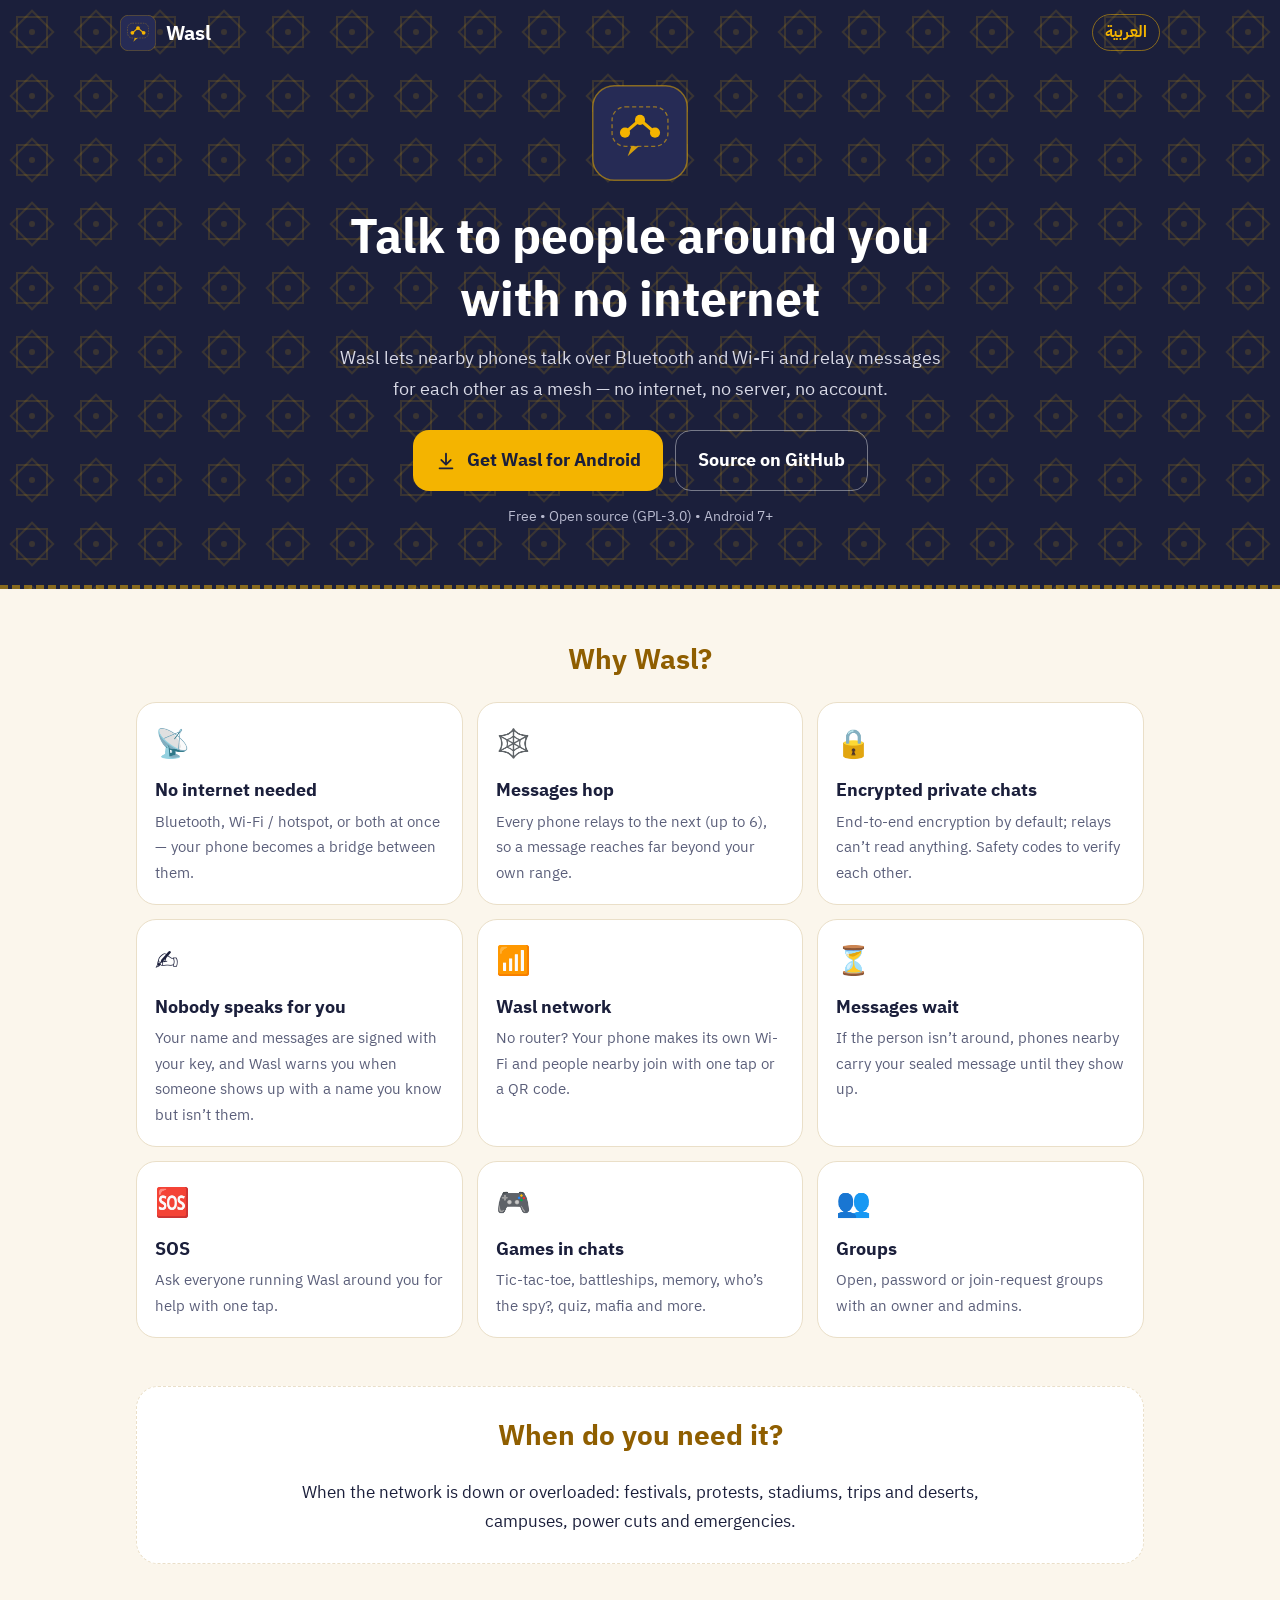
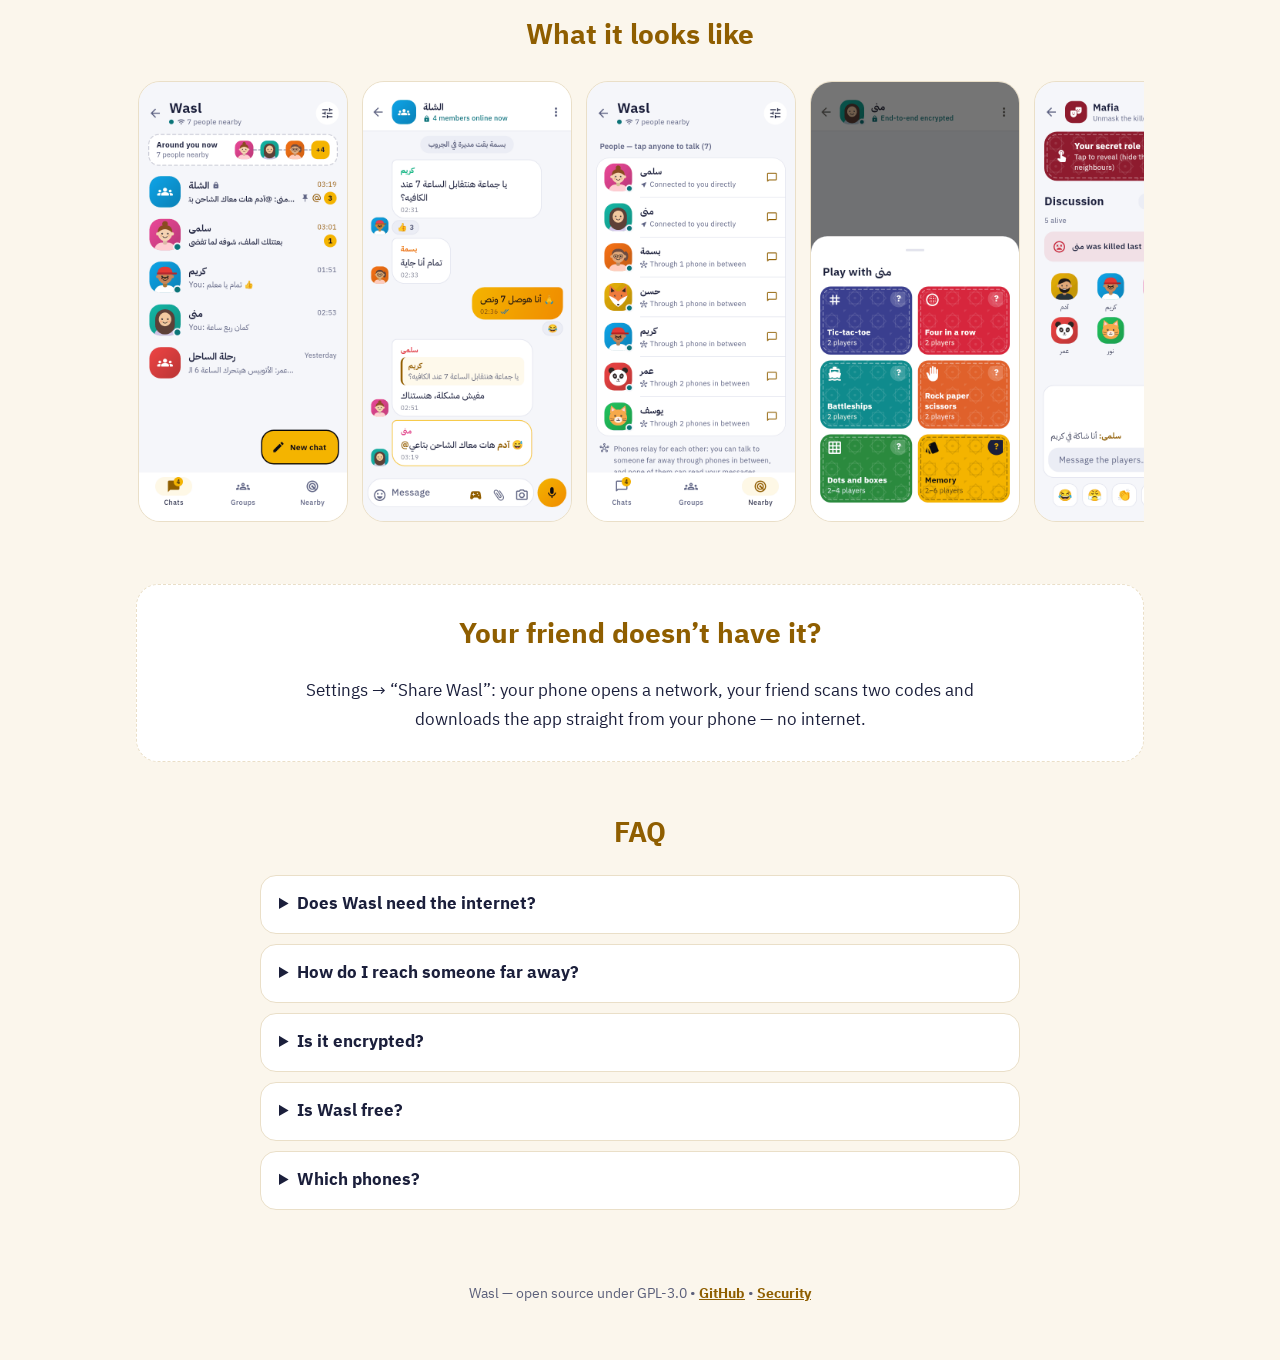
==== site/en/index.html @ 5f2e09e0 "Website on GitHub Pages: Arabic and English, built by tool/site.py" ====
<!doctype html>
<html lang="en" dir="ltr">
<head>
<meta charset="utf-8">
<meta name="viewport" content="width=device-width, initial-scale=1">
<title>Wasl (وَصْل) — offline encrypted chat for Android, no internet, no server</title>
<meta name="description" content="Wasl is an offline chat app for Android: phones nearby talk over Bluetooth and Wi-Fi and relay messages as a mesh, with no internet and no server. End-to-end encrypted private chats, groups, games and your own Wi-Fi network. Free and open source.">
<link rel="canonical" href="https://adamg00d.github.io/Wasl/en/">
<link rel="alternate" hreflang="ar" href="https://adamg00d.github.io/Wasl/">
<link rel="alternate" hreflang="en" href="https://adamg00d.github.io/Wasl/en/">
<link rel="alternate" hreflang="x-default" href="https://adamg00d.github.io/Wasl/">
<meta property="og:type" content="website">
<meta property="og:title" content="Wasl (وَصْل) — offline encrypted chat for Android, no internet, no server">
<meta property="og:description" content="Wasl is an offline chat app for Android: phones nearby talk over Bluetooth and Wi-Fi and relay messages as a mesh, with no internet and no server. End-to-end encrypted private chats, groups, games and your own Wi-Fi network. Free and open source.">
<meta property="og:url" content="https://adamg00d.github.io/Wasl/en/">
<meta property="og:image" content="https://adamg00d.github.io/Wasl/img/banner.en.png">
<meta property="og:locale" content="en_US">
<meta name="twitter:card" content="summary_large_image">
<meta name="theme-color" content="#1B1F3B">
<link rel="icon" href="../img/icon.png" type="image/png">
<link rel="apple-touch-icon" href="../img/icon.png">
<link rel="preconnect" href="https://fonts.googleapis.com">
<link rel="preconnect" href="https://fonts.gstatic.com" crossorigin>
<link href="https://fonts.googleapis.com/css2?family=IBM+Plex+Sans+Arabic:wght@400;600;700&display=swap" rel="stylesheet">
<link rel="stylesheet" href="../style.css">
<script type="application/ld+json">{"@context": "https://schema.org", "@type": "SoftwareApplication", "name": "Wasl", "alternateName": "وَصْل", "operatingSystem": "Android 7.0+", "applicationCategory": "CommunicationApplication", "description": "Wasl is an offline chat app for Android: phones nearby talk over Bluetooth and Wi-Fi and relay messages as a mesh, with no internet and no server. End-to-end encrypted private chats, groups, games and your own Wi-Fi network. Free and open source.", "offers": {"@type": "Offer", "price": "0", "priceCurrency": "USD"}, "downloadUrl": "https://github.com/AdamG00D/Wasl/releases/latest", "license": "https://www.gnu.org/licenses/gpl-3.0.html", "url": "https://adamg00d.github.io/Wasl/en/", "image": "https://adamg00d.github.io/Wasl/img/banner.en.png", "codeRepository": "https://github.com/AdamG00D/Wasl", "inLanguage": ["ar", "en"]}</script>
<script type="application/ld+json">{"@context": "https://schema.org", "@type": "FAQPage", "mainEntity": [{"@type": "Question", "name": "Does Wasl need the internet?", "acceptedAnswer": {"@type": "Answer", "text": "No. It works over Bluetooth and Wi-Fi between nearby phones, with no internet, no data plan and no server."}}, {"@type": "Question", "name": "How do I reach someone far away?", "acceptedAnswer": {"@type": "Answer", "text": "Messages hop through other phones running Wasl (up to 6). And if they’re not around right now, your message waits and reaches them when they show up."}}, {"@type": "Question", "name": "Is it encrypted?", "acceptedAnswer": {"@type": "Answer", "text": "Private chats are end-to-end encrypted automatically. Details and known limits are written plainly in the security page on GitHub."}}, {"@type": "Question", "name": "Is Wasl free?", "acceptedAnswer": {"@type": "Answer", "text": "Yes — free and open source (GPL-3.0), with no ads and no analytics."}}, {"@type": "Question", "name": "Which phones?", "acceptedAnswer": {"@type": "Answer", "text": "Android 7 or newer. Starting a Wasl network needs Android 8+, joining one from inside the app Android 10+."}}]}</script>
</head>
<body>
<header class="hero">
<nav><a class="brand" href="../"><svg viewBox="0 0 1024 1024" width="36" height="36" aria-hidden="true"><rect x="8" y="8" width="1008" height="1008" rx="230" fill="#262B55" stroke="#F4B400" stroke-opacity=".5" stroke-width="16"/><rect x="214" y="234" width="596" height="420" rx="140" fill="none" stroke="#F4B400" stroke-width="14" stroke-dasharray="44 30" opacity=".55"/><path d="M352 508 L512 372 L672 508" fill="none" stroke="#F4B400" stroke-width="34" stroke-linecap="round"/><circle cx="352" cy="508" r="54" fill="#F4B400"/><circle cx="512" cy="372" r="54" fill="#F4B400"/><circle cx="672" cy="508" r="54" fill="#F4B400"/><path d="M420 654 L380 760 L500 654" fill="#F4B400" opacity=".85"/></svg><span>Wasl</span></a>
<a class="lang" href="../" hreflang="ar">العربية</a></nav>
<div class="hero-in">
<svg viewBox="0 0 1024 1024" width="96" height="96" aria-hidden="true"><rect x="8" y="8" width="1008" height="1008" rx="230" fill="#262B55" stroke="#F4B400" stroke-opacity=".5" stroke-width="16"/><rect x="214" y="234" width="596" height="420" rx="140" fill="none" stroke="#F4B400" stroke-width="14" stroke-dasharray="44 30" opacity=".55"/><path d="M352 508 L512 372 L672 508" fill="none" stroke="#F4B400" stroke-width="34" stroke-linecap="round"/><circle cx="352" cy="508" r="54" fill="#F4B400"/><circle cx="512" cy="372" r="54" fill="#F4B400"/><circle cx="672" cy="508" r="54" fill="#F4B400"/><path d="M420 654 L380 760 L500 654" fill="#F4B400" opacity=".85"/></svg>
<h1>Talk to people around you<br>with no internet</h1>
<p>Wasl lets nearby phones talk over Bluetooth and Wi-Fi and relay messages for each other as a mesh — no internet, no server, no account.</p>
<div class="cta"><a class="btn" href="https://github.com/AdamG00D/Wasl/releases/latest"><svg viewBox="0 0 24 24" width="22" height="22" aria-hidden="true"><path fill="currentColor" d="M12 3a1 1 0 0 1 1 1v9.6l3.3-3.3a1 1 0 1 1 1.4 1.4l-5 5a1 1 0 0 1-1.4 0l-5-5a1 1 0 1 1 1.4-1.4l3.3 3.3V4a1 1 0 0 1 1-1zM5 19h14a1 1 0 1 1 0 2H5a1 1 0 1 1 0-2z"/></svg>Get Wasl for Android</a>
<a class="btn ghost" href="https://github.com/AdamG00D/Wasl">Source on GitHub</a></div>
<p class="meta">Free • Open source (GPL-3.0) • Android 7+</p>
</div>
</header>
<main>
<section><h2>Why Wasl?</h2><div class="grid">
<div class="feat"><div class="ic">📡</div><h3>No internet needed</h3><p>Bluetooth, Wi-Fi / hotspot, or both at once — your phone becomes a bridge between them.</p></div>
<div class="feat"><div class="ic">🕸️</div><h3>Messages hop</h3><p>Every phone relays to the next (up to 6), so a message reaches far beyond your own range.</p></div>
<div class="feat"><div class="ic">🔒</div><h3>Encrypted private chats</h3><p>End-to-end encryption by default; relays can’t read anything. Safety codes to verify each other.</p></div>
<div class="feat"><div class="ic">✍️</div><h3>Nobody speaks for you</h3><p>Your name and messages are signed with your key, and Wasl warns you when someone shows up with a name you know but isn’t them.</p></div>
<div class="feat"><div class="ic">📶</div><h3>Wasl network</h3><p>No router? Your phone makes its own Wi-Fi and people nearby join with one tap or a QR code.</p></div>
<div class="feat"><div class="ic">⏳</div><h3>Messages wait</h3><p>If the person isn’t around, phones nearby carry your sealed message until they show up.</p></div>
<div class="feat"><div class="ic">🆘</div><h3>SOS</h3><p>Ask everyone running Wasl around you for help with one tap.</p></div>
<div class="feat"><div class="ic">🎮</div><h3>Games in chats</h3><p>Tic-tac-toe, battleships, memory, who’s the spy?, quiz, mafia and more.</p></div>
<div class="feat"><div class="ic">👥</div><h3>Groups</h3><p>Open, password or join-request groups with an owner and admins.</p></div>
</div></section>
<section class="band"><h2>When do you need it?</h2><p>When the network is down or overloaded: festivals, protests, stadiums, trips and deserts, campuses, power cuts and emergencies.</p></section>
<section><h2>What it looks like</h2><div class="shots">
<img src="../img/en/chats.png" alt="Chats" width="270" height="570" loading="lazy">
<img src="../img/en/group-chat.png" alt="Group chat" width="270" height="570" loading="lazy">
<img src="../img/en/nearby.png" alt="Nearby" width="270" height="570" loading="lazy">
<img src="../img/en/games.png" alt="Games" width="270" height="570" loading="lazy">
<img src="../img/en/game-mafia.png" alt="Mafia" width="270" height="570" loading="lazy">
<img src="../img/en/guide.png" alt="Wasl guide" width="270" height="570" loading="lazy">
</div></section>
<section class="band"><h2>Your friend doesn’t have it?</h2><p>Settings → “Share Wasl”: your phone opens a network, your friend scans two codes and downloads the app straight from your phone — no internet.</p></section>
<section><h2>FAQ</h2><div class="faq">
<details><summary>Does Wasl need the internet?</summary><p>No. It works over Bluetooth and Wi-Fi between nearby phones, with no internet, no data plan and no server.</p></details>
<details><summary>How do I reach someone far away?</summary><p>Messages hop through other phones running Wasl (up to 6). And if they’re not around right now, your message waits and reaches them when they show up.</p></details>
<details><summary>Is it encrypted?</summary><p>Private chats are end-to-end encrypted automatically. Details and known limits are written plainly in the security page on GitHub.</p></details>
<details><summary>Is Wasl free?</summary><p>Yes — free and open source (GPL-3.0), with no ads and no analytics.</p></details>
<details><summary>Which phones?</summary><p>Android 7 or newer. Starting a Wasl network needs Android 8+, joining one from inside the app Android 10+.</p></details>
</div></section>
</main>
<footer><p>Wasl — open source under GPL-3.0 • <a href="https://github.com/AdamG00D/Wasl">GitHub</a> • <a href="https://github.com/AdamG00D/Wasl/blob/main/SECURITY.md">Security</a></p></footer>
</body>
</html>
---- site/style.css ----
:root{--ink:#1B1F3B;--ink2:#262B55;--saffron:#F4B400;--saffron-ink:#8F5E00;--bg:#FBF6EC;--card:#fff;--text:#1B1F3B;--muted:#5B5F7A;--line:#EADFC8;--teal:#0F8B8D}
@media (prefers-color-scheme:dark){:root{--bg:#0F1226;--card:#1A1E3A;--text:#F3EEE2;--muted:#A9ACC4;--line:#2C3157;--saffron-ink:#F6BE2C}}
*{box-sizing:border-box}
html{scroll-behavior:smooth}
body{margin:0;background:var(--bg);color:var(--text);font-family:"IBM Plex Sans Arabic",system-ui,-apple-system,"Segoe UI",Roboto,sans-serif;line-height:1.7}
a{color:inherit}
.hero{background:var(--ink) url("img/pattern.svg");color:#fff;padding:0 16px 56px;border-bottom:4px dashed rgba(244,180,0,.5)}
nav{max-width:1040px;margin:0 auto;display:flex;align-items:center;justify-content:space-between;padding:14px 0}
.brand{display:flex;align-items:center;gap:10px;text-decoration:none;font-weight:700;font-size:20px}
.lang{color:var(--saffron);font-weight:700;text-decoration:none;border:1px solid rgba(244,180,0,.5);padding:4px 12px;border-radius:999px}
.hero-in{max-width:760px;margin:20px auto 0;text-align:center}
.hero h1{font-size:clamp(30px,6vw,48px);line-height:1.3;margin:16px 0 12px}
.hero p{color:#D8D9E6;font-size:18px;margin:0 auto;max-width:620px}
.cta{display:flex;flex-wrap:wrap;gap:12px;justify-content:center;margin-top:26px}
.btn{display:inline-flex;align-items:center;gap:10px;background:var(--saffron);color:var(--ink);font-weight:700;font-size:18px;padding:14px 22px;border-radius:16px;text-decoration:none}
.btn.ghost{background:transparent;color:#fff;border:1.5px solid rgba(255,255,255,.4)}
.hero .meta{font-size:14px;color:#B9BBD0;margin-top:14px}
main{max-width:1040px;margin:0 auto;padding:0 16px}
section{padding:48px 0 8px}
h2{font-size:28px;margin:0 0 18px;color:var(--saffron-ink);text-align:center}
.grid{display:grid;grid-template-columns:repeat(auto-fit,minmax(260px,1fr));gap:14px}
.feat{background:var(--card);border:1px solid var(--line);border-radius:20px;padding:18px}
.feat .ic{font-size:28px}
.feat h3{margin:6px 0 4px;font-size:18px}
.feat p{margin:0;color:var(--muted);font-size:15px}
.band{background:var(--card);border:1px dashed var(--line);border-radius:22px;padding:26px 20px;margin-top:40px;text-align:center}
.band p{max-width:680px;margin:0 auto;font-size:17px}
.shots{display:flex;gap:14px;overflow-x:auto;padding:4px 2px 14px;scroll-snap-type:x mandatory}
.shots img{flex:0 0 auto;width:210px;height:auto;border-radius:22px;border:1px solid var(--line);scroll-snap-align:center;background:var(--card)}
.faq{max-width:760px;margin:0 auto}
details{background:var(--card);border:1px solid var(--line);border-radius:16px;padding:14px 18px;margin-bottom:10px}
summary{font-weight:700;cursor:pointer;font-size:17px}
details p{color:var(--muted);margin:10px 0 0}
footer{text-align:center;color:var(--muted);padding:40px 16px;font-size:14px}
footer a{color:var(--saffron-ink);font-weight:700}
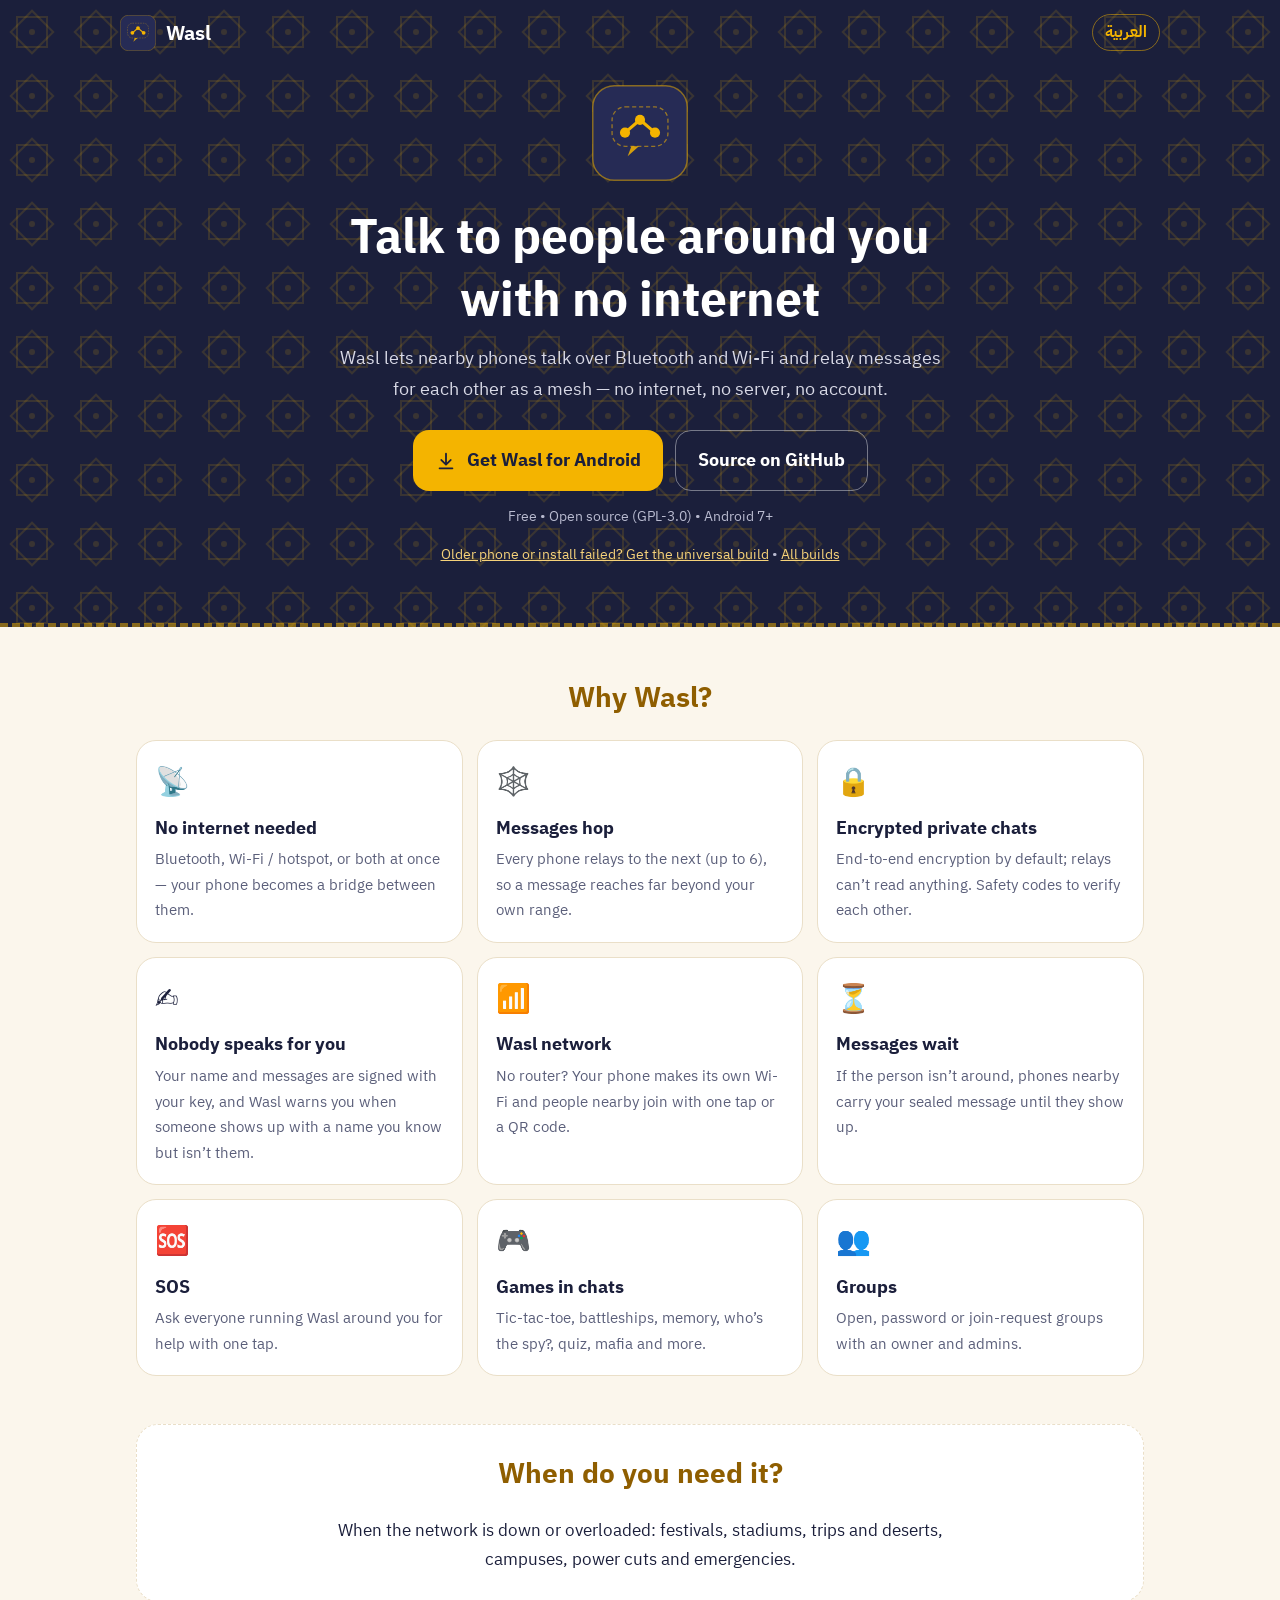
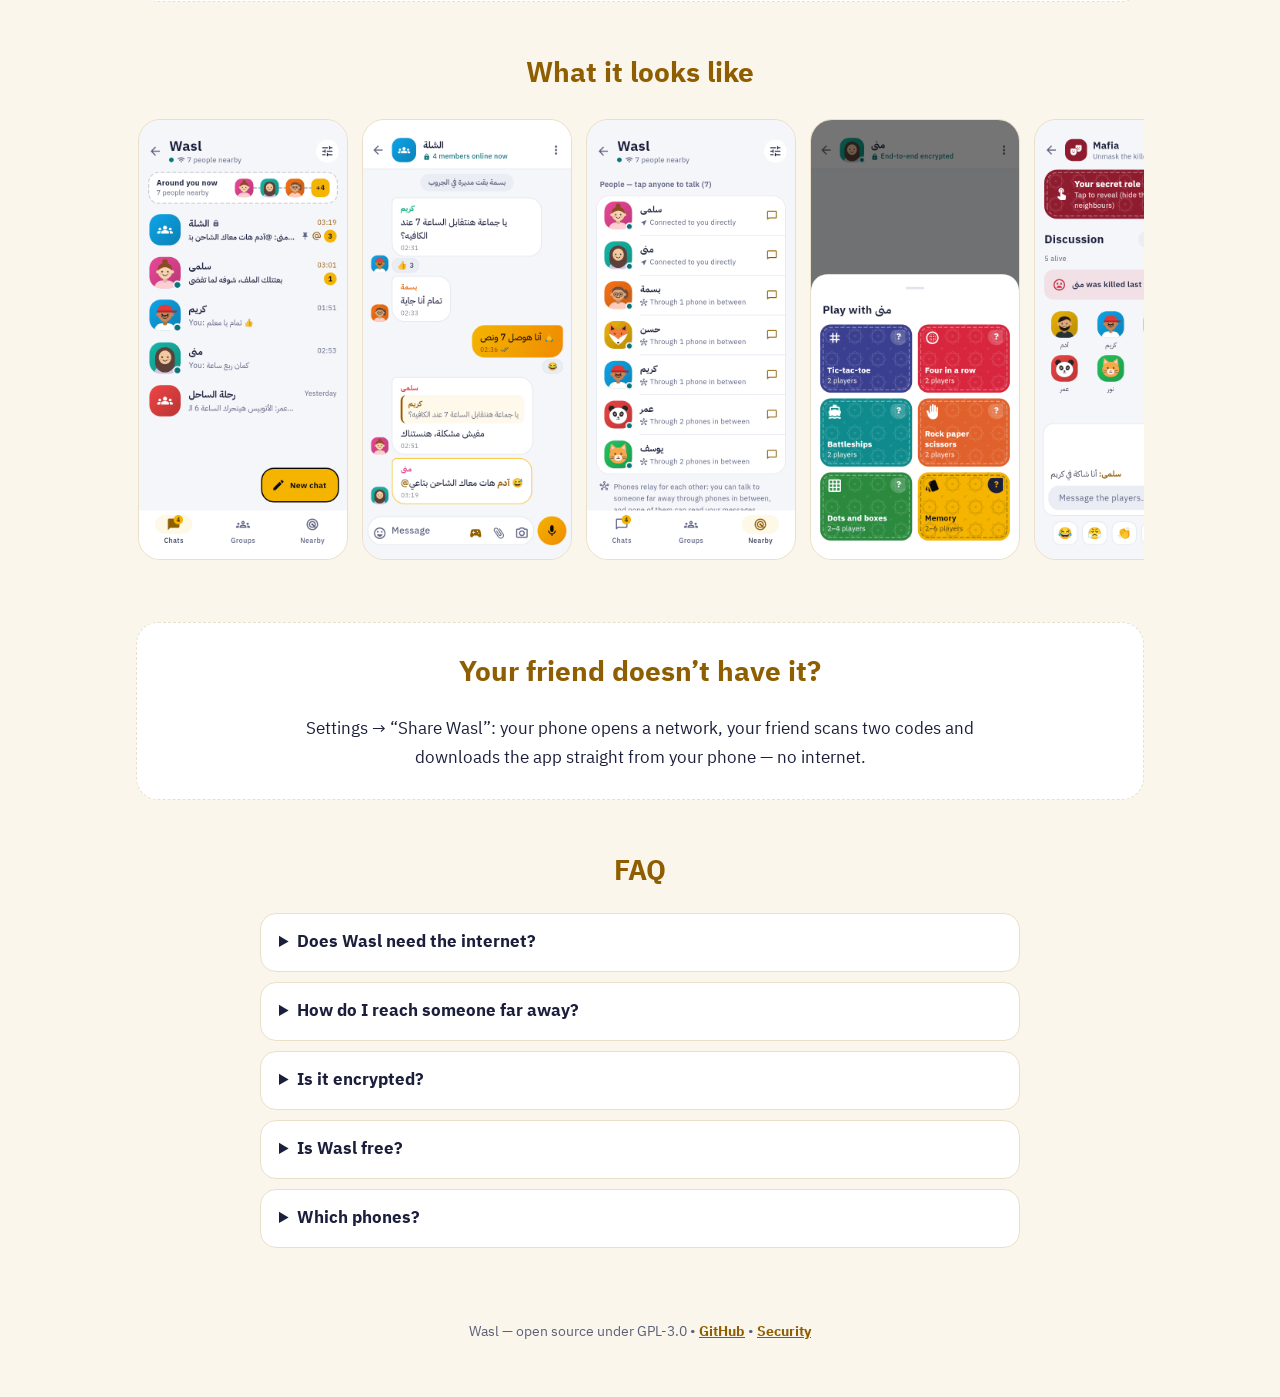
==== commit 8365f169: "Website: download button gets the APK directly; stable APK names in releases" ====
--- a/site/en/index.html
+++ b/site/en/index.html
@@ -23,7 +23,7 @@
 <link rel="preconnect" href="https://fonts.gstatic.com" crossorigin>
 <link href="https://fonts.googleapis.com/css2?family=IBM+Plex+Sans+Arabic:wght@400;600;700&display=swap" rel="stylesheet">
 <link rel="stylesheet" href="../style.css">
-<script type="application/ld+json">{"@context": "https://schema.org", "@type": "SoftwareApplication", "name": "Wasl", "alternateName": "وَصْل", "operatingSystem": "Android 7.0+", "applicationCategory": "CommunicationApplication", "description": "Wasl is an offline chat app for Android: phones nearby talk over Bluetooth and Wi-Fi and relay messages as a mesh, with no internet and no server. End-to-end encrypted private chats, groups, games and your own Wi-Fi network. Free and open source.", "offers": {"@type": "Offer", "price": "0", "priceCurrency": "USD"}, "downloadUrl": "https://github.com/AdamG00D/Wasl/releases/latest", "license": "https://www.gnu.org/licenses/gpl-3.0.html", "url": "https://adamg00d.github.io/Wasl/en/", "image": "https://adamg00d.github.io/Wasl/img/banner.en.png", "codeRepository": "https://github.com/AdamG00D/Wasl", "inLanguage": ["ar", "en"]}</script>
+<script type="application/ld+json">{"@context": "https://schema.org", "@type": "SoftwareApplication", "name": "Wasl", "alternateName": "وَصْل", "operatingSystem": "Android 7.0+", "applicationCategory": "CommunicationApplication", "description": "Wasl is an offline chat app for Android: phones nearby talk over Bluetooth and Wi-Fi and relay messages as a mesh, with no internet and no server. End-to-end encrypted private chats, groups, games and your own Wi-Fi network. Free and open source.", "offers": {"@type": "Offer", "price": "0", "priceCurrency": "USD"}, "downloadUrl": "https://github.com/AdamG00D/Wasl/releases/latest/download/Wasl-android.apk", "installUrl": "https://github.com/AdamG00D/Wasl/releases/latest/download/Wasl-android.apk", "license": "https://www.gnu.org/licenses/gpl-3.0.html", "url": "https://adamg00d.github.io/Wasl/en/", "image": "https://adamg00d.github.io/Wasl/img/banner.en.png", "codeRepository": "https://github.com/AdamG00D/Wasl", "inLanguage": ["ar", "en"]}</script>
 <script type="application/ld+json">{"@context": "https://schema.org", "@type": "FAQPage", "mainEntity": [{"@type": "Question", "name": "Does Wasl need the internet?", "acceptedAnswer": {"@type": "Answer", "text": "No. It works over Bluetooth and Wi-Fi between nearby phones, with no internet, no data plan and no server."}}, {"@type": "Question", "name": "How do I reach someone far away?", "acceptedAnswer": {"@type": "Answer", "text": "Messages hop through other phones running Wasl (up to 6). And if they’re not around right now, your message waits and reaches them when they show up."}}, {"@type": "Question", "name": "Is it encrypted?", "acceptedAnswer": {"@type": "Answer", "text": "Private chats are end-to-end encrypted automatically. Details and known limits are written plainly in the security page on GitHub."}}, {"@type": "Question", "name": "Is Wasl free?", "acceptedAnswer": {"@type": "Answer", "text": "Yes — free and open source (GPL-3.0), with no ads and no analytics."}}, {"@type": "Question", "name": "Which phones?", "acceptedAnswer": {"@type": "Answer", "text": "Android 7 or newer. Starting a Wasl network needs Android 8+, joining one from inside the app Android 10+."}}]}</script>
 </head>
 <body>
@@ -34,9 +34,10 @@
 <svg viewBox="0 0 1024 1024" width="96" height="96" aria-hidden="true"><rect x="8" y="8" width="1008" height="1008" rx="230" fill="#262B55" stroke="#F4B400" stroke-opacity=".5" stroke-width="16"/><rect x="214" y="234" width="596" height="420" rx="140" fill="none" stroke="#F4B400" stroke-width="14" stroke-dasharray="44 30" opacity=".55"/><path d="M352 508 L512 372 L672 508" fill="none" stroke="#F4B400" stroke-width="34" stroke-linecap="round"/><circle cx="352" cy="508" r="54" fill="#F4B400"/><circle cx="512" cy="372" r="54" fill="#F4B400"/><circle cx="672" cy="508" r="54" fill="#F4B400"/><path d="M420 654 L380 760 L500 654" fill="#F4B400" opacity=".85"/></svg>
 <h1>Talk to people around you<br>with no internet</h1>
 <p>Wasl lets nearby phones talk over Bluetooth and Wi-Fi and relay messages for each other as a mesh — no internet, no server, no account.</p>
-<div class="cta"><a class="btn" href="https://github.com/AdamG00D/Wasl/releases/latest"><svg viewBox="0 0 24 24" width="22" height="22" aria-hidden="true"><path fill="currentColor" d="M12 3a1 1 0 0 1 1 1v9.6l3.3-3.3a1 1 0 1 1 1.4 1.4l-5 5a1 1 0 0 1-1.4 0l-5-5a1 1 0 1 1 1.4-1.4l3.3 3.3V4a1 1 0 0 1 1-1zM5 19h14a1 1 0 1 1 0 2H5a1 1 0 1 1 0-2z"/></svg>Get Wasl for Android</a>
+<div class="cta"><a class="btn" href="https://github.com/AdamG00D/Wasl/releases/latest/download/Wasl-android.apk"><svg viewBox="0 0 24 24" width="22" height="22" aria-hidden="true"><path fill="currentColor" d="M12 3a1 1 0 0 1 1 1v9.6l3.3-3.3a1 1 0 1 1 1.4 1.4l-5 5a1 1 0 0 1-1.4 0l-5-5a1 1 0 1 1 1.4-1.4l3.3 3.3V4a1 1 0 0 1 1-1zM5 19h14a1 1 0 1 1 0 2H5a1 1 0 1 1 0-2z"/></svg>Get Wasl for Android</a>
 <a class="btn ghost" href="https://github.com/AdamG00D/Wasl">Source on GitHub</a></div>
 <p class="meta">Free • Open source (GPL-3.0) • Android 7+</p>
+<p class="meta"><a href="https://github.com/AdamG00D/Wasl/releases/latest/download/Wasl-android-universal.apk">Older phone or install failed? Get the universal build</a> • <a href="https://github.com/AdamG00D/Wasl/releases/latest">All builds</a></p>
 </div>
 </header>
 <main>
@@ -51,7 +52,7 @@
 <div class="feat"><div class="ic">🎮</div><h3>Games in chats</h3><p>Tic-tac-toe, battleships, memory, who’s the spy?, quiz, mafia and more.</p></div>
 <div class="feat"><div class="ic">👥</div><h3>Groups</h3><p>Open, password or join-request groups with an owner and admins.</p></div>
 </div></section>
-<section class="band"><h2>When do you need it?</h2><p>When the network is down or overloaded: festivals, protests, stadiums, trips and deserts, campuses, power cuts and emergencies.</p></section>
+<section class="band"><h2>When do you need it?</h2><p>When the network is down or overloaded: festivals, stadiums, trips and deserts, campuses, power cuts and emergencies.</p></section>
 <section><h2>What it looks like</h2><div class="shots">
 <img src="../img/en/chats.png" alt="Chats" width="270" height="570" loading="lazy">
 <img src="../img/en/group-chat.png" alt="Group chat" width="270" height="570" loading="lazy">
--- a/site/style.css
+++ b/site/style.css
@@ -15,6 +15,7 @@
 .btn{display:inline-flex;align-items:center;gap:10px;background:var(--saffron);color:var(--ink);font-weight:700;font-size:18px;padding:14px 22px;border-radius:16px;text-decoration:none}
 .btn.ghost{background:transparent;color:#fff;border:1.5px solid rgba(255,255,255,.4)}
 .hero .meta{font-size:14px;color:#B9BBD0;margin-top:14px}
+.hero .meta a{color:#F6D27A}
 main{max-width:1040px;margin:0 auto;padding:0 16px}
 section{padding:48px 0 8px}
 h2{font-size:28px;margin:0 0 18px;color:var(--saffron-ink);text-align:center}
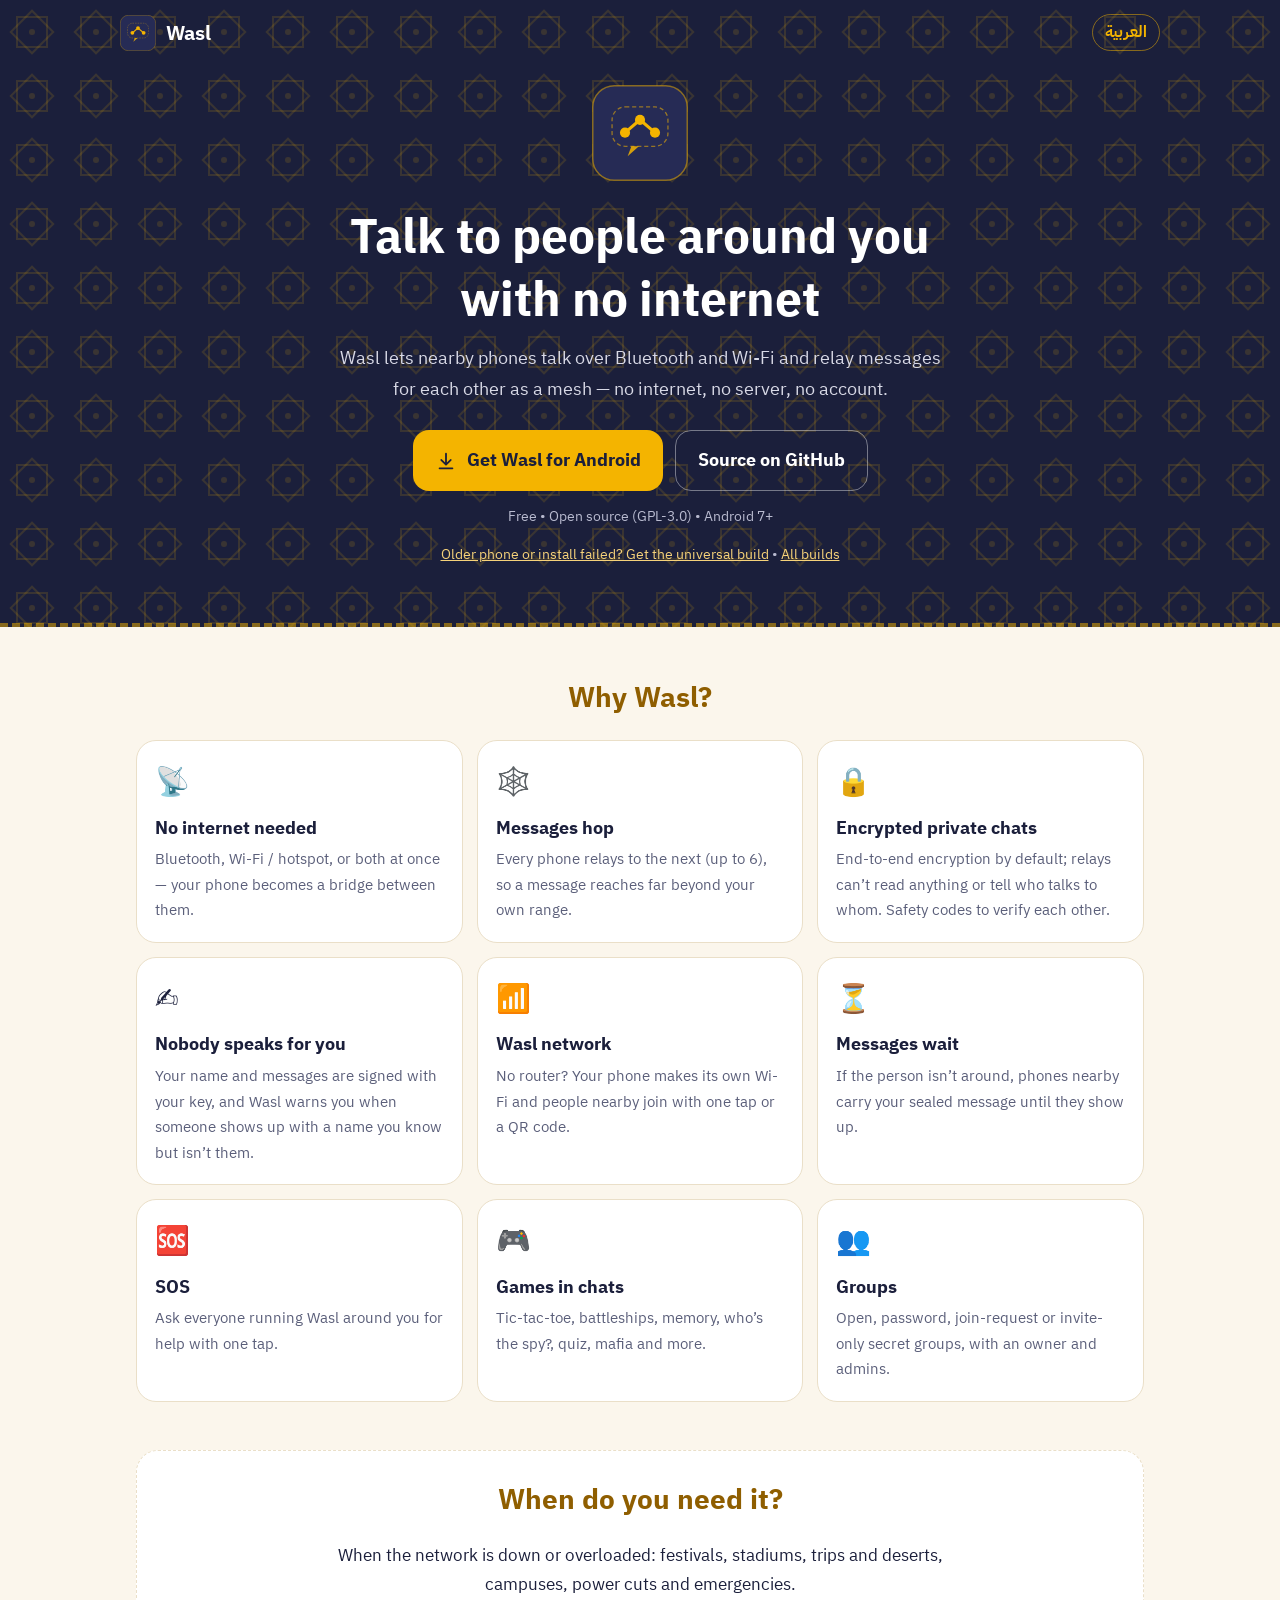
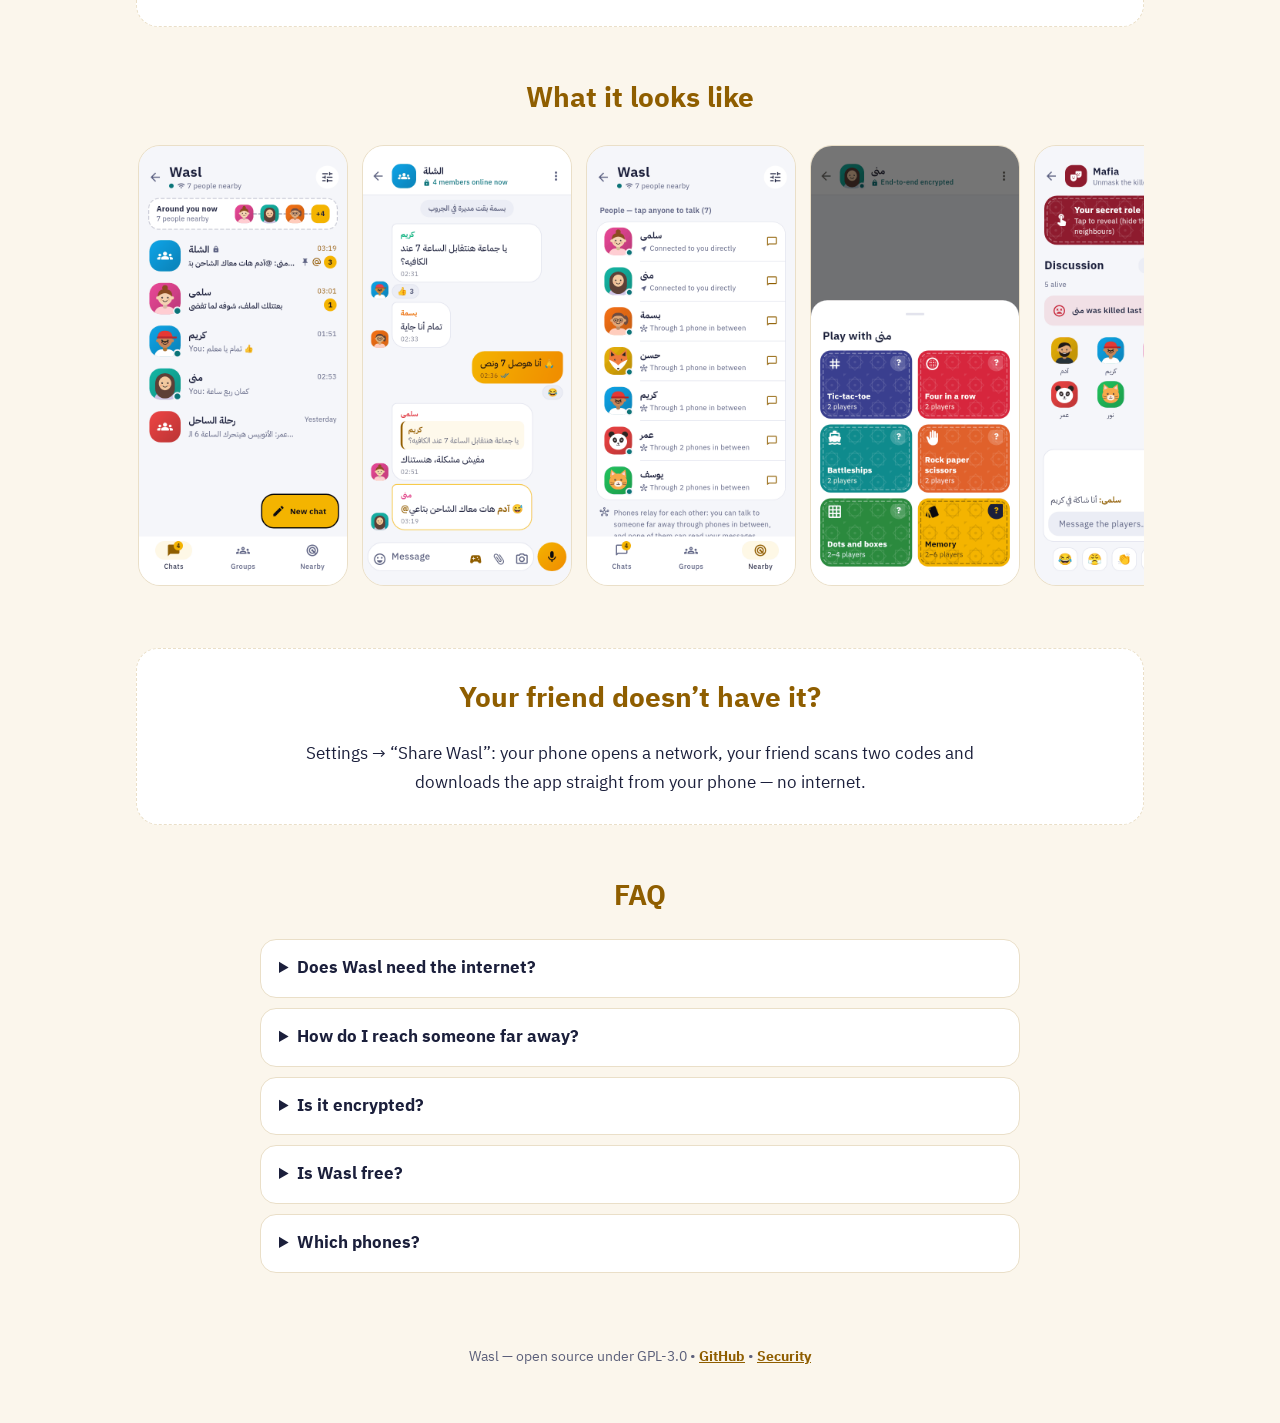
==== commit 6879b9bd: "Version 1.6: privacy, secret groups, invites, fair spy dealing — notes, READMEs, site, guide" ====
--- a/site/en/index.html
+++ b/site/en/index.html
@@ -44,13 +44,13 @@
 <section><h2>Why Wasl?</h2><div class="grid">
 <div class="feat"><div class="ic">📡</div><h3>No internet needed</h3><p>Bluetooth, Wi-Fi / hotspot, or both at once — your phone becomes a bridge between them.</p></div>
 <div class="feat"><div class="ic">🕸️</div><h3>Messages hop</h3><p>Every phone relays to the next (up to 6), so a message reaches far beyond your own range.</p></div>
-<div class="feat"><div class="ic">🔒</div><h3>Encrypted private chats</h3><p>End-to-end encryption by default; relays can’t read anything. Safety codes to verify each other.</p></div>
+<div class="feat"><div class="ic">🔒</div><h3>Encrypted private chats</h3><p>End-to-end encryption by default; relays can’t read anything or tell who talks to whom. Safety codes to verify each other.</p></div>
 <div class="feat"><div class="ic">✍️</div><h3>Nobody speaks for you</h3><p>Your name and messages are signed with your key, and Wasl warns you when someone shows up with a name you know but isn’t them.</p></div>
 <div class="feat"><div class="ic">📶</div><h3>Wasl network</h3><p>No router? Your phone makes its own Wi-Fi and people nearby join with one tap or a QR code.</p></div>
 <div class="feat"><div class="ic">⏳</div><h3>Messages wait</h3><p>If the person isn’t around, phones nearby carry your sealed message until they show up.</p></div>
 <div class="feat"><div class="ic">🆘</div><h3>SOS</h3><p>Ask everyone running Wasl around you for help with one tap.</p></div>
 <div class="feat"><div class="ic">🎮</div><h3>Games in chats</h3><p>Tic-tac-toe, battleships, memory, who’s the spy?, quiz, mafia and more.</p></div>
-<div class="feat"><div class="ic">👥</div><h3>Groups</h3><p>Open, password or join-request groups with an owner and admins.</p></div>
+<div class="feat"><div class="ic">👥</div><h3>Groups</h3><p>Open, password, join-request or invite-only secret groups, with an owner and admins.</p></div>
 </div></section>
 <section class="band"><h2>When do you need it?</h2><p>When the network is down or overloaded: festivals, stadiums, trips and deserts, campuses, power cuts and emergencies.</p></section>
 <section><h2>What it looks like</h2><div class="shots">
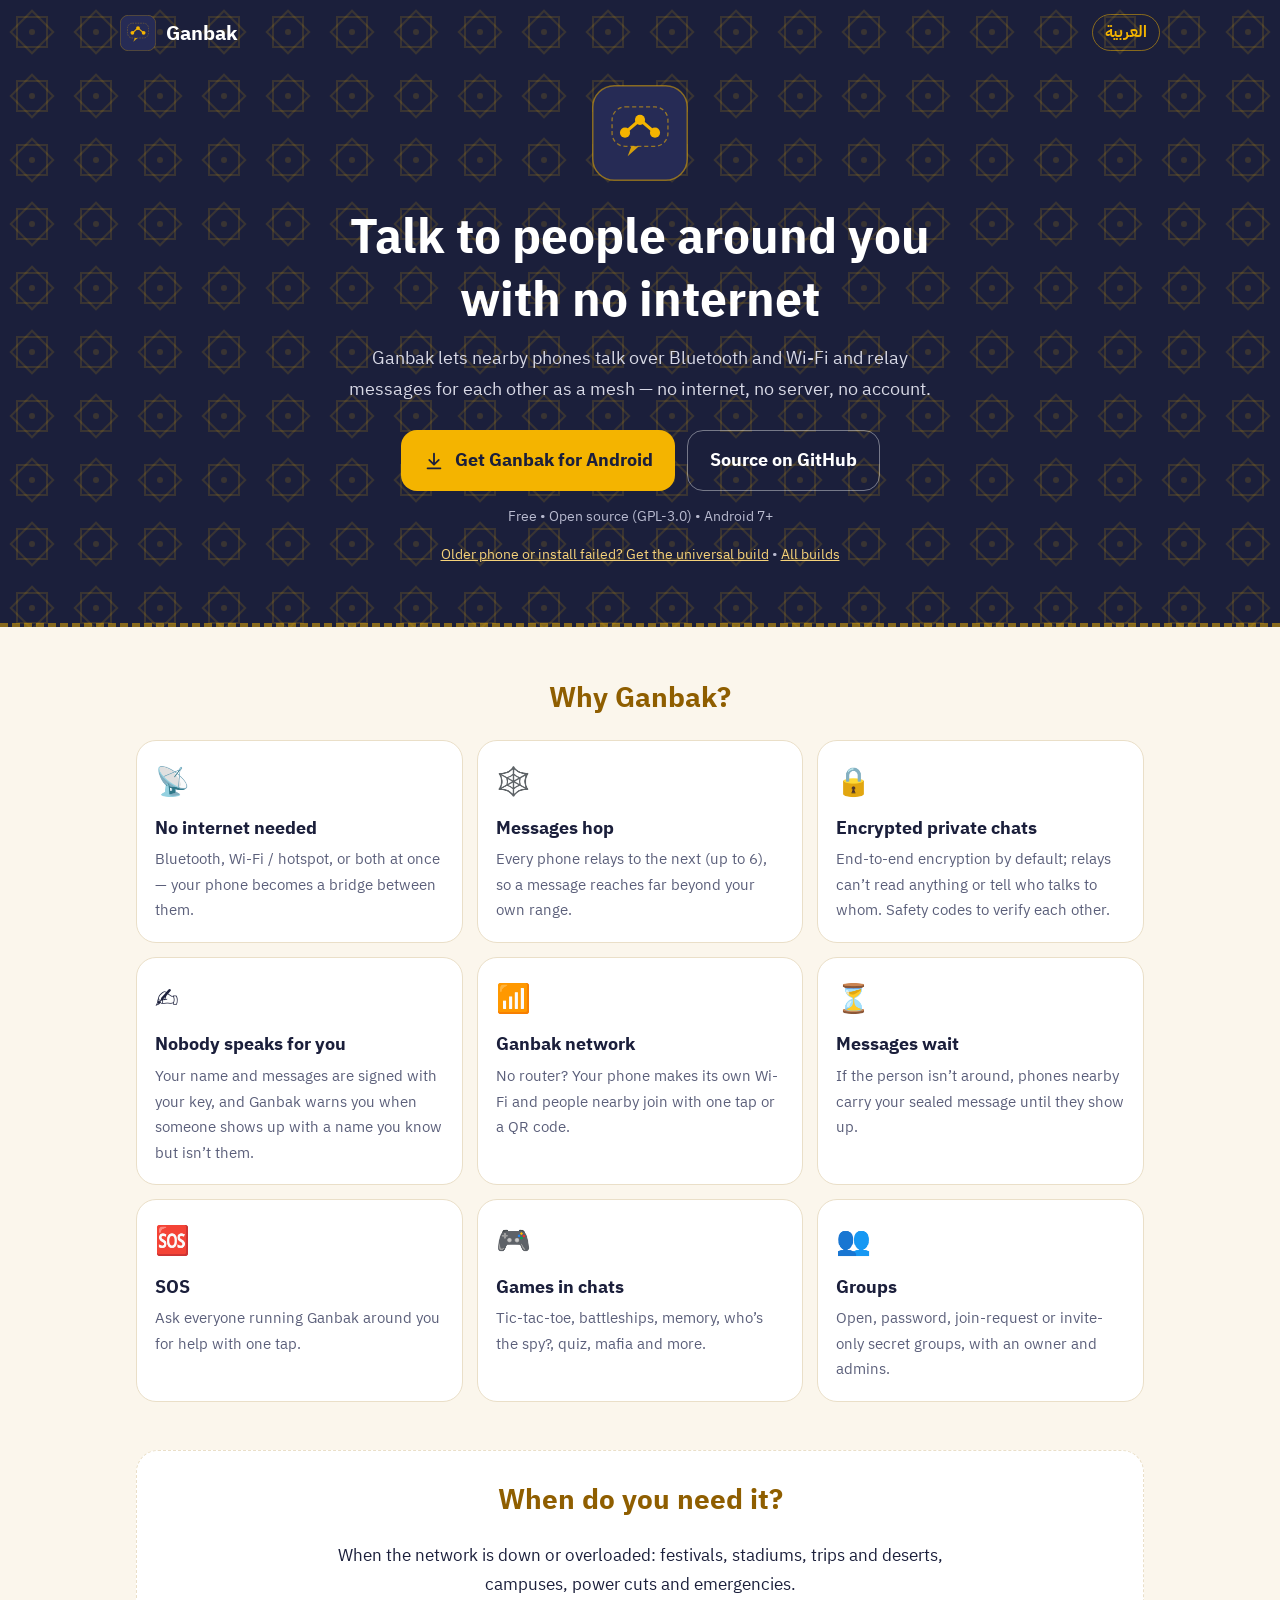
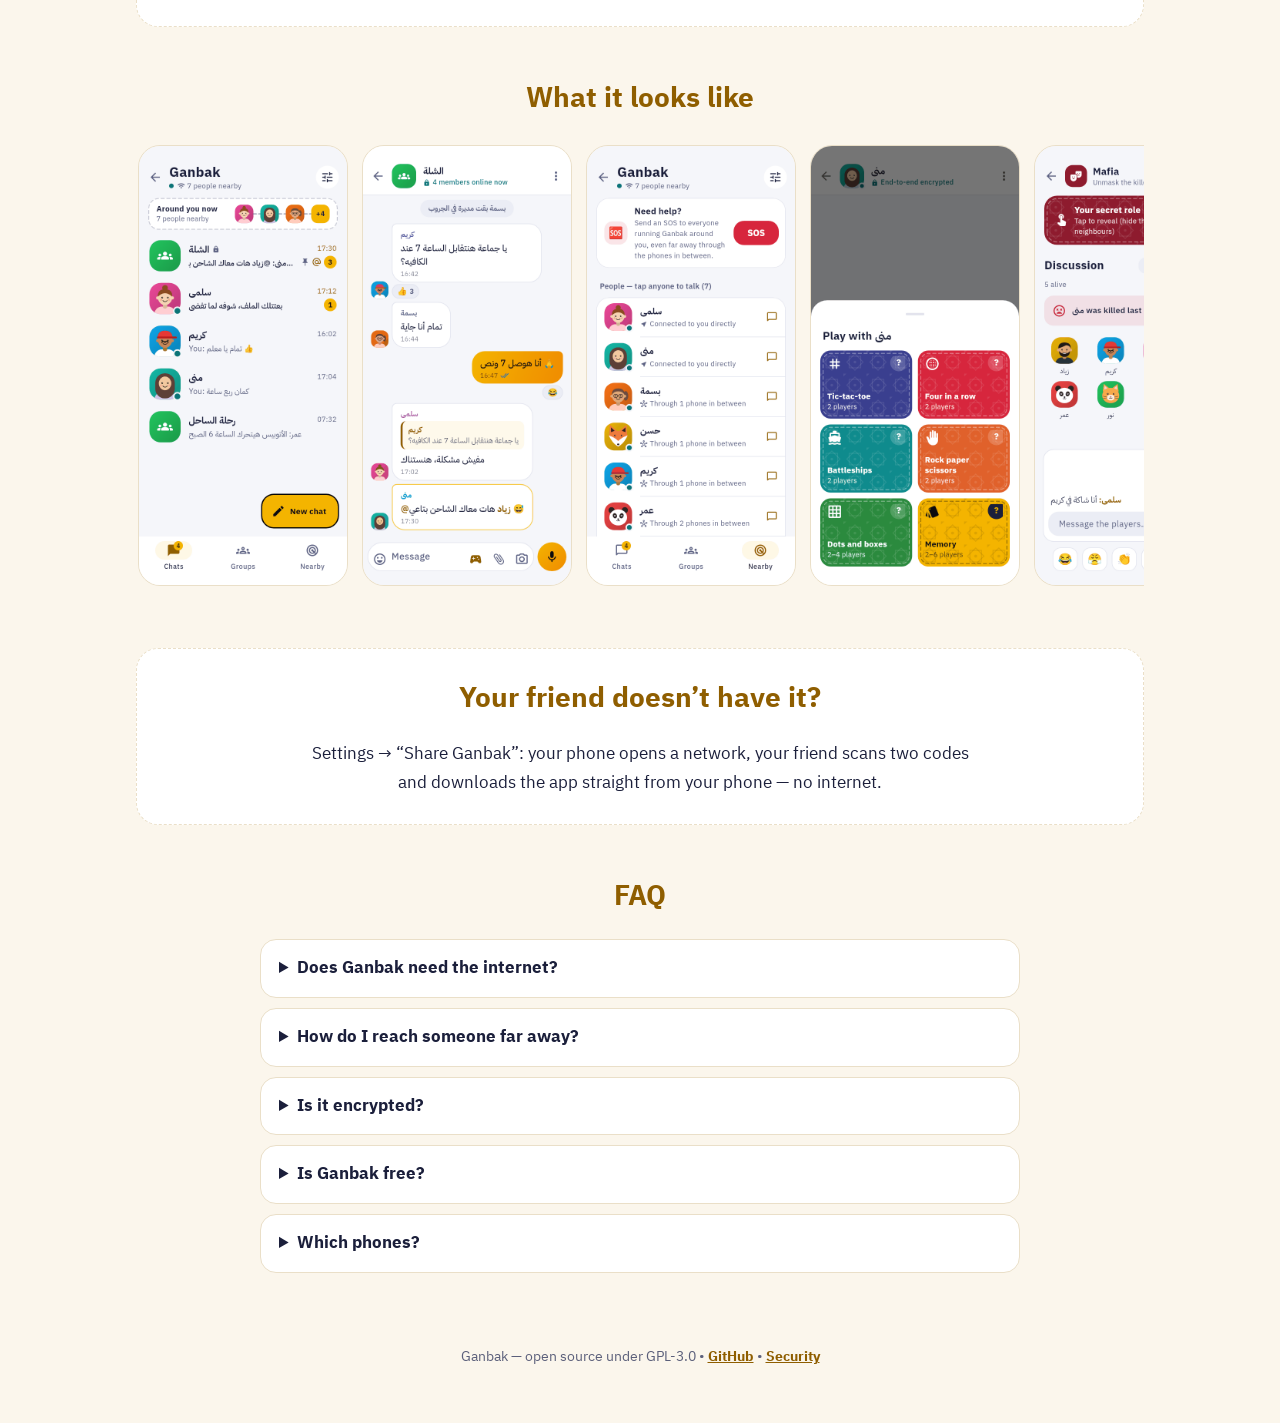
==== commit bb8eb127: "Wasl is now Ganbak (جنبك): new name, package com.adam.ganbak, docs, store texts, site, banners; vers" ====
--- a/site/en/index.html
+++ b/site/en/index.html
@@ -3,17 +3,17 @@
 <head>
 <meta charset="utf-8">
 <meta name="viewport" content="width=device-width, initial-scale=1">
-<title>Wasl (وَصْل) — offline encrypted chat for Android, no internet, no server</title>
-<meta name="description" content="Wasl is an offline chat app for Android: phones nearby talk over Bluetooth and Wi-Fi and relay messages as a mesh, with no internet and no server. End-to-end encrypted private chats, groups, games and your own Wi-Fi network. Free and open source.">
-<link rel="canonical" href="https://adamg00d.github.io/Wasl/en/">
-<link rel="alternate" hreflang="ar" href="https://adamg00d.github.io/Wasl/">
-<link rel="alternate" hreflang="en" href="https://adamg00d.github.io/Wasl/en/">
-<link rel="alternate" hreflang="x-default" href="https://adamg00d.github.io/Wasl/">
+<title>Ganbak: Offline Chat — encrypted chat for Android with no internet and no server (جنبك)</title>
+<meta name="description" content="Ganbak is an offline chat app for Android: phones nearby talk over Bluetooth and Wi-Fi and relay messages as a mesh, with no internet and no server. End-to-end encrypted private chats, groups, games and your own Wi-Fi network. Free and open source.">
+<link rel="canonical" href="https://adamg00d.github.io/Ganbak/en/">
+<link rel="alternate" hreflang="ar" href="https://adamg00d.github.io/Ganbak/">
+<link rel="alternate" hreflang="en" href="https://adamg00d.github.io/Ganbak/en/">
+<link rel="alternate" hreflang="x-default" href="https://adamg00d.github.io/Ganbak/">
 <meta property="og:type" content="website">
-<meta property="og:title" content="Wasl (وَصْل) — offline encrypted chat for Android, no internet, no server">
-<meta property="og:description" content="Wasl is an offline chat app for Android: phones nearby talk over Bluetooth and Wi-Fi and relay messages as a mesh, with no internet and no server. End-to-end encrypted private chats, groups, games and your own Wi-Fi network. Free and open source.">
-<meta property="og:url" content="https://adamg00d.github.io/Wasl/en/">
-<meta property="og:image" content="https://adamg00d.github.io/Wasl/img/banner.en.png">
+<meta property="og:title" content="Ganbak: Offline Chat — encrypted chat for Android with no internet and no server (جنبك)">
+<meta property="og:description" content="Ganbak is an offline chat app for Android: phones nearby talk over Bluetooth and Wi-Fi and relay messages as a mesh, with no internet and no server. End-to-end encrypted private chats, groups, games and your own Wi-Fi network. Free and open source.">
+<meta property="og:url" content="https://adamg00d.github.io/Ganbak/en/">
+<meta property="og:image" content="https://adamg00d.github.io/Ganbak/img/banner.en.png">
 <meta property="og:locale" content="en_US">
 <meta name="twitter:card" content="summary_large_image">
 <meta name="theme-color" content="#1B1F3B">
@@ -23,32 +23,32 @@
 <link rel="preconnect" href="https://fonts.gstatic.com" crossorigin>
 <link href="https://fonts.googleapis.com/css2?family=IBM+Plex+Sans+Arabic:wght@400;600;700&display=swap" rel="stylesheet">
 <link rel="stylesheet" href="../style.css">
-<script type="application/ld+json">{"@context": "https://schema.org", "@type": "SoftwareApplication", "name": "Wasl", "alternateName": "وَصْل", "operatingSystem": "Android 7.0+", "applicationCategory": "CommunicationApplication", "description": "Wasl is an offline chat app for Android: phones nearby talk over Bluetooth and Wi-Fi and relay messages as a mesh, with no internet and no server. End-to-end encrypted private chats, groups, games and your own Wi-Fi network. Free and open source.", "offers": {"@type": "Offer", "price": "0", "priceCurrency": "USD"}, "downloadUrl": "https://github.com/AdamG00D/Wasl/releases/latest/download/Wasl-android.apk", "installUrl": "https://github.com/AdamG00D/Wasl/releases/latest/download/Wasl-android.apk", "license": "https://www.gnu.org/licenses/gpl-3.0.html", "url": "https://adamg00d.github.io/Wasl/en/", "image": "https://adamg00d.github.io/Wasl/img/banner.en.png", "codeRepository": "https://github.com/AdamG00D/Wasl", "inLanguage": ["ar", "en"]}</script>
-<script type="application/ld+json">{"@context": "https://schema.org", "@type": "FAQPage", "mainEntity": [{"@type": "Question", "name": "Does Wasl need the internet?", "acceptedAnswer": {"@type": "Answer", "text": "No. It works over Bluetooth and Wi-Fi between nearby phones, with no internet, no data plan and no server."}}, {"@type": "Question", "name": "How do I reach someone far away?", "acceptedAnswer": {"@type": "Answer", "text": "Messages hop through other phones running Wasl (up to 6). And if they’re not around right now, your message waits and reaches them when they show up."}}, {"@type": "Question", "name": "Is it encrypted?", "acceptedAnswer": {"@type": "Answer", "text": "Private chats are end-to-end encrypted automatically. Details and known limits are written plainly in the security page on GitHub."}}, {"@type": "Question", "name": "Is Wasl free?", "acceptedAnswer": {"@type": "Answer", "text": "Yes — free and open source (GPL-3.0), with no ads and no analytics."}}, {"@type": "Question", "name": "Which phones?", "acceptedAnswer": {"@type": "Answer", "text": "Android 7 or newer. Starting a Wasl network needs Android 8+, joining one from inside the app Android 10+."}}]}</script>
+<script type="application/ld+json">{"@context": "https://schema.org", "@type": "SoftwareApplication", "name": "Ganbak", "alternateName": "جنبك", "operatingSystem": "Android 7.0+", "applicationCategory": "CommunicationApplication", "description": "Ganbak is an offline chat app for Android: phones nearby talk over Bluetooth and Wi-Fi and relay messages as a mesh, with no internet and no server. End-to-end encrypted private chats, groups, games and your own Wi-Fi network. Free and open source.", "offers": {"@type": "Offer", "price": "0", "priceCurrency": "USD"}, "downloadUrl": "https://github.com/AdamG00D/Ganbak/releases/latest/download/Ganbak-android.apk", "installUrl": "https://github.com/AdamG00D/Ganbak/releases/latest/download/Ganbak-android.apk", "license": "https://www.gnu.org/licenses/gpl-3.0.html", "url": "https://adamg00d.github.io/Ganbak/en/", "image": "https://adamg00d.github.io/Ganbak/img/banner.en.png", "codeRepository": "https://github.com/AdamG00D/Ganbak", "inLanguage": ["ar", "en"]}</script>
+<script type="application/ld+json">{"@context": "https://schema.org", "@type": "FAQPage", "mainEntity": [{"@type": "Question", "name": "Does Ganbak need the internet?", "acceptedAnswer": {"@type": "Answer", "text": "No. It works over Bluetooth and Wi-Fi between nearby phones, with no internet, no data plan and no server."}}, {"@type": "Question", "name": "How do I reach someone far away?", "acceptedAnswer": {"@type": "Answer", "text": "Messages hop through other phones running Ganbak (up to 6). And if they’re not around right now, your message waits and reaches them when they show up."}}, {"@type": "Question", "name": "Is it encrypted?", "acceptedAnswer": {"@type": "Answer", "text": "Private chats are end-to-end encrypted automatically. Details and known limits are written plainly in the security page on GitHub."}}, {"@type": "Question", "name": "Is Ganbak free?", "acceptedAnswer": {"@type": "Answer", "text": "Yes — free and open source (GPL-3.0), with no ads and no analytics."}}, {"@type": "Question", "name": "Which phones?", "acceptedAnswer": {"@type": "Answer", "text": "Android 7 or newer. Starting a Ganbak network needs Android 8+, joining one from inside the app Android 10+."}}]}</script>
 </head>
 <body>
 <header class="hero">
-<nav><a class="brand" href="../"><svg viewBox="0 0 1024 1024" width="36" height="36" aria-hidden="true"><rect x="8" y="8" width="1008" height="1008" rx="230" fill="#262B55" stroke="#F4B400" stroke-opacity=".5" stroke-width="16"/><rect x="214" y="234" width="596" height="420" rx="140" fill="none" stroke="#F4B400" stroke-width="14" stroke-dasharray="44 30" opacity=".55"/><path d="M352 508 L512 372 L672 508" fill="none" stroke="#F4B400" stroke-width="34" stroke-linecap="round"/><circle cx="352" cy="508" r="54" fill="#F4B400"/><circle cx="512" cy="372" r="54" fill="#F4B400"/><circle cx="672" cy="508" r="54" fill="#F4B400"/><path d="M420 654 L380 760 L500 654" fill="#F4B400" opacity=".85"/></svg><span>Wasl</span></a>
+<nav><a class="brand" href="../"><svg viewBox="0 0 1024 1024" width="36" height="36" aria-hidden="true"><rect x="8" y="8" width="1008" height="1008" rx="230" fill="#262B55" stroke="#F4B400" stroke-opacity=".5" stroke-width="16"/><rect x="214" y="234" width="596" height="420" rx="140" fill="none" stroke="#F4B400" stroke-width="14" stroke-dasharray="44 30" opacity=".55"/><path d="M352 508 L512 372 L672 508" fill="none" stroke="#F4B400" stroke-width="34" stroke-linecap="round"/><circle cx="352" cy="508" r="54" fill="#F4B400"/><circle cx="512" cy="372" r="54" fill="#F4B400"/><circle cx="672" cy="508" r="54" fill="#F4B400"/><path d="M420 654 L380 760 L500 654" fill="#F4B400" opacity=".85"/></svg><span>Ganbak</span></a>
 <a class="lang" href="../" hreflang="ar">العربية</a></nav>
 <div class="hero-in">
 <svg viewBox="0 0 1024 1024" width="96" height="96" aria-hidden="true"><rect x="8" y="8" width="1008" height="1008" rx="230" fill="#262B55" stroke="#F4B400" stroke-opacity=".5" stroke-width="16"/><rect x="214" y="234" width="596" height="420" rx="140" fill="none" stroke="#F4B400" stroke-width="14" stroke-dasharray="44 30" opacity=".55"/><path d="M352 508 L512 372 L672 508" fill="none" stroke="#F4B400" stroke-width="34" stroke-linecap="round"/><circle cx="352" cy="508" r="54" fill="#F4B400"/><circle cx="512" cy="372" r="54" fill="#F4B400"/><circle cx="672" cy="508" r="54" fill="#F4B400"/><path d="M420 654 L380 760 L500 654" fill="#F4B400" opacity=".85"/></svg>
 <h1>Talk to people around you<br>with no internet</h1>
-<p>Wasl lets nearby phones talk over Bluetooth and Wi-Fi and relay messages for each other as a mesh — no internet, no server, no account.</p>
-<div class="cta"><a class="btn" href="https://github.com/AdamG00D/Wasl/releases/latest/download/Wasl-android.apk"><svg viewBox="0 0 24 24" width="22" height="22" aria-hidden="true"><path fill="currentColor" d="M12 3a1 1 0 0 1 1 1v9.6l3.3-3.3a1 1 0 1 1 1.4 1.4l-5 5a1 1 0 0 1-1.4 0l-5-5a1 1 0 1 1 1.4-1.4l3.3 3.3V4a1 1 0 0 1 1-1zM5 19h14a1 1 0 1 1 0 2H5a1 1 0 1 1 0-2z"/></svg>Get Wasl for Android</a>
-<a class="btn ghost" href="https://github.com/AdamG00D/Wasl">Source on GitHub</a></div>
+<p>Ganbak lets nearby phones talk over Bluetooth and Wi-Fi and relay messages for each other as a mesh — no internet, no server, no account.</p>
+<div class="cta"><a class="btn" href="https://github.com/AdamG00D/Ganbak/releases/latest/download/Ganbak-android.apk"><svg viewBox="0 0 24 24" width="22" height="22" aria-hidden="true"><path fill="currentColor" d="M12 3a1 1 0 0 1 1 1v9.6l3.3-3.3a1 1 0 1 1 1.4 1.4l-5 5a1 1 0 0 1-1.4 0l-5-5a1 1 0 1 1 1.4-1.4l3.3 3.3V4a1 1 0 0 1 1-1zM5 19h14a1 1 0 1 1 0 2H5a1 1 0 1 1 0-2z"/></svg>Get Ganbak for Android</a>
+<a class="btn ghost" href="https://github.com/AdamG00D/Ganbak">Source on GitHub</a></div>
 <p class="meta">Free • Open source (GPL-3.0) • Android 7+</p>
-<p class="meta"><a href="https://github.com/AdamG00D/Wasl/releases/latest/download/Wasl-android-universal.apk">Older phone or install failed? Get the universal build</a> • <a href="https://github.com/AdamG00D/Wasl/releases/latest">All builds</a></p>
+<p class="meta"><a href="https://github.com/AdamG00D/Ganbak/releases/latest/download/Ganbak-android-universal.apk">Older phone or install failed? Get the universal build</a> • <a href="https://github.com/AdamG00D/Ganbak/releases/latest">All builds</a></p>
 </div>
 </header>
 <main>
-<section><h2>Why Wasl?</h2><div class="grid">
+<section><h2>Why Ganbak?</h2><div class="grid">
 <div class="feat"><div class="ic">📡</div><h3>No internet needed</h3><p>Bluetooth, Wi-Fi / hotspot, or both at once — your phone becomes a bridge between them.</p></div>
 <div class="feat"><div class="ic">🕸️</div><h3>Messages hop</h3><p>Every phone relays to the next (up to 6), so a message reaches far beyond your own range.</p></div>
 <div class="feat"><div class="ic">🔒</div><h3>Encrypted private chats</h3><p>End-to-end encryption by default; relays can’t read anything or tell who talks to whom. Safety codes to verify each other.</p></div>
-<div class="feat"><div class="ic">✍️</div><h3>Nobody speaks for you</h3><p>Your name and messages are signed with your key, and Wasl warns you when someone shows up with a name you know but isn’t them.</p></div>
-<div class="feat"><div class="ic">📶</div><h3>Wasl network</h3><p>No router? Your phone makes its own Wi-Fi and people nearby join with one tap or a QR code.</p></div>
+<div class="feat"><div class="ic">✍️</div><h3>Nobody speaks for you</h3><p>Your name and messages are signed with your key, and Ganbak warns you when someone shows up with a name you know but isn’t them.</p></div>
+<div class="feat"><div class="ic">📶</div><h3>Ganbak network</h3><p>No router? Your phone makes its own Wi-Fi and people nearby join with one tap or a QR code.</p></div>
 <div class="feat"><div class="ic">⏳</div><h3>Messages wait</h3><p>If the person isn’t around, phones nearby carry your sealed message until they show up.</p></div>
-<div class="feat"><div class="ic">🆘</div><h3>SOS</h3><p>Ask everyone running Wasl around you for help with one tap.</p></div>
+<div class="feat"><div class="ic">🆘</div><h3>SOS</h3><p>Ask everyone running Ganbak around you for help with one tap.</p></div>
 <div class="feat"><div class="ic">🎮</div><h3>Games in chats</h3><p>Tic-tac-toe, battleships, memory, who’s the spy?, quiz, mafia and more.</p></div>
 <div class="feat"><div class="ic">👥</div><h3>Groups</h3><p>Open, password, join-request or invite-only secret groups, with an owner and admins.</p></div>
 </div></section>
@@ -59,17 +59,17 @@
 <img src="../img/en/nearby.png" alt="Nearby" width="270" height="570" loading="lazy">
 <img src="../img/en/games.png" alt="Games" width="270" height="570" loading="lazy">
 <img src="../img/en/game-mafia.png" alt="Mafia" width="270" height="570" loading="lazy">
-<img src="../img/en/guide.png" alt="Wasl guide" width="270" height="570" loading="lazy">
+<img src="../img/en/guide.png" alt="Ganbak guide" width="270" height="570" loading="lazy">
 </div></section>
-<section class="band"><h2>Your friend doesn’t have it?</h2><p>Settings → “Share Wasl”: your phone opens a network, your friend scans two codes and downloads the app straight from your phone — no internet.</p></section>
+<section class="band"><h2>Your friend doesn’t have it?</h2><p>Settings → “Share Ganbak”: your phone opens a network, your friend scans two codes and downloads the app straight from your phone — no internet.</p></section>
 <section><h2>FAQ</h2><div class="faq">
-<details><summary>Does Wasl need the internet?</summary><p>No. It works over Bluetooth and Wi-Fi between nearby phones, with no internet, no data plan and no server.</p></details>
-<details><summary>How do I reach someone far away?</summary><p>Messages hop through other phones running Wasl (up to 6). And if they’re not around right now, your message waits and reaches them when they show up.</p></details>
+<details><summary>Does Ganbak need the internet?</summary><p>No. It works over Bluetooth and Wi-Fi between nearby phones, with no internet, no data plan and no server.</p></details>
+<details><summary>How do I reach someone far away?</summary><p>Messages hop through other phones running Ganbak (up to 6). And if they’re not around right now, your message waits and reaches them when they show up.</p></details>
 <details><summary>Is it encrypted?</summary><p>Private chats are end-to-end encrypted automatically. Details and known limits are written plainly in the security page on GitHub.</p></details>
-<details><summary>Is Wasl free?</summary><p>Yes — free and open source (GPL-3.0), with no ads and no analytics.</p></details>
-<details><summary>Which phones?</summary><p>Android 7 or newer. Starting a Wasl network needs Android 8+, joining one from inside the app Android 10+.</p></details>
+<details><summary>Is Ganbak free?</summary><p>Yes — free and open source (GPL-3.0), with no ads and no analytics.</p></details>
+<details><summary>Which phones?</summary><p>Android 7 or newer. Starting a Ganbak network needs Android 8+, joining one from inside the app Android 10+.</p></details>
 </div></section>
 </main>
-<footer><p>Wasl — open source under GPL-3.0 • <a href="https://github.com/AdamG00D/Wasl">GitHub</a> • <a href="https://github.com/AdamG00D/Wasl/blob/main/SECURITY.md">Security</a></p></footer>
+<footer><p>Ganbak — open source under GPL-3.0 • <a href="https://github.com/AdamG00D/Ganbak">GitHub</a> • <a href="https://github.com/AdamG00D/Ganbak/blob/main/SECURITY.md">Security</a></p></footer>
 </body>
 </html>
